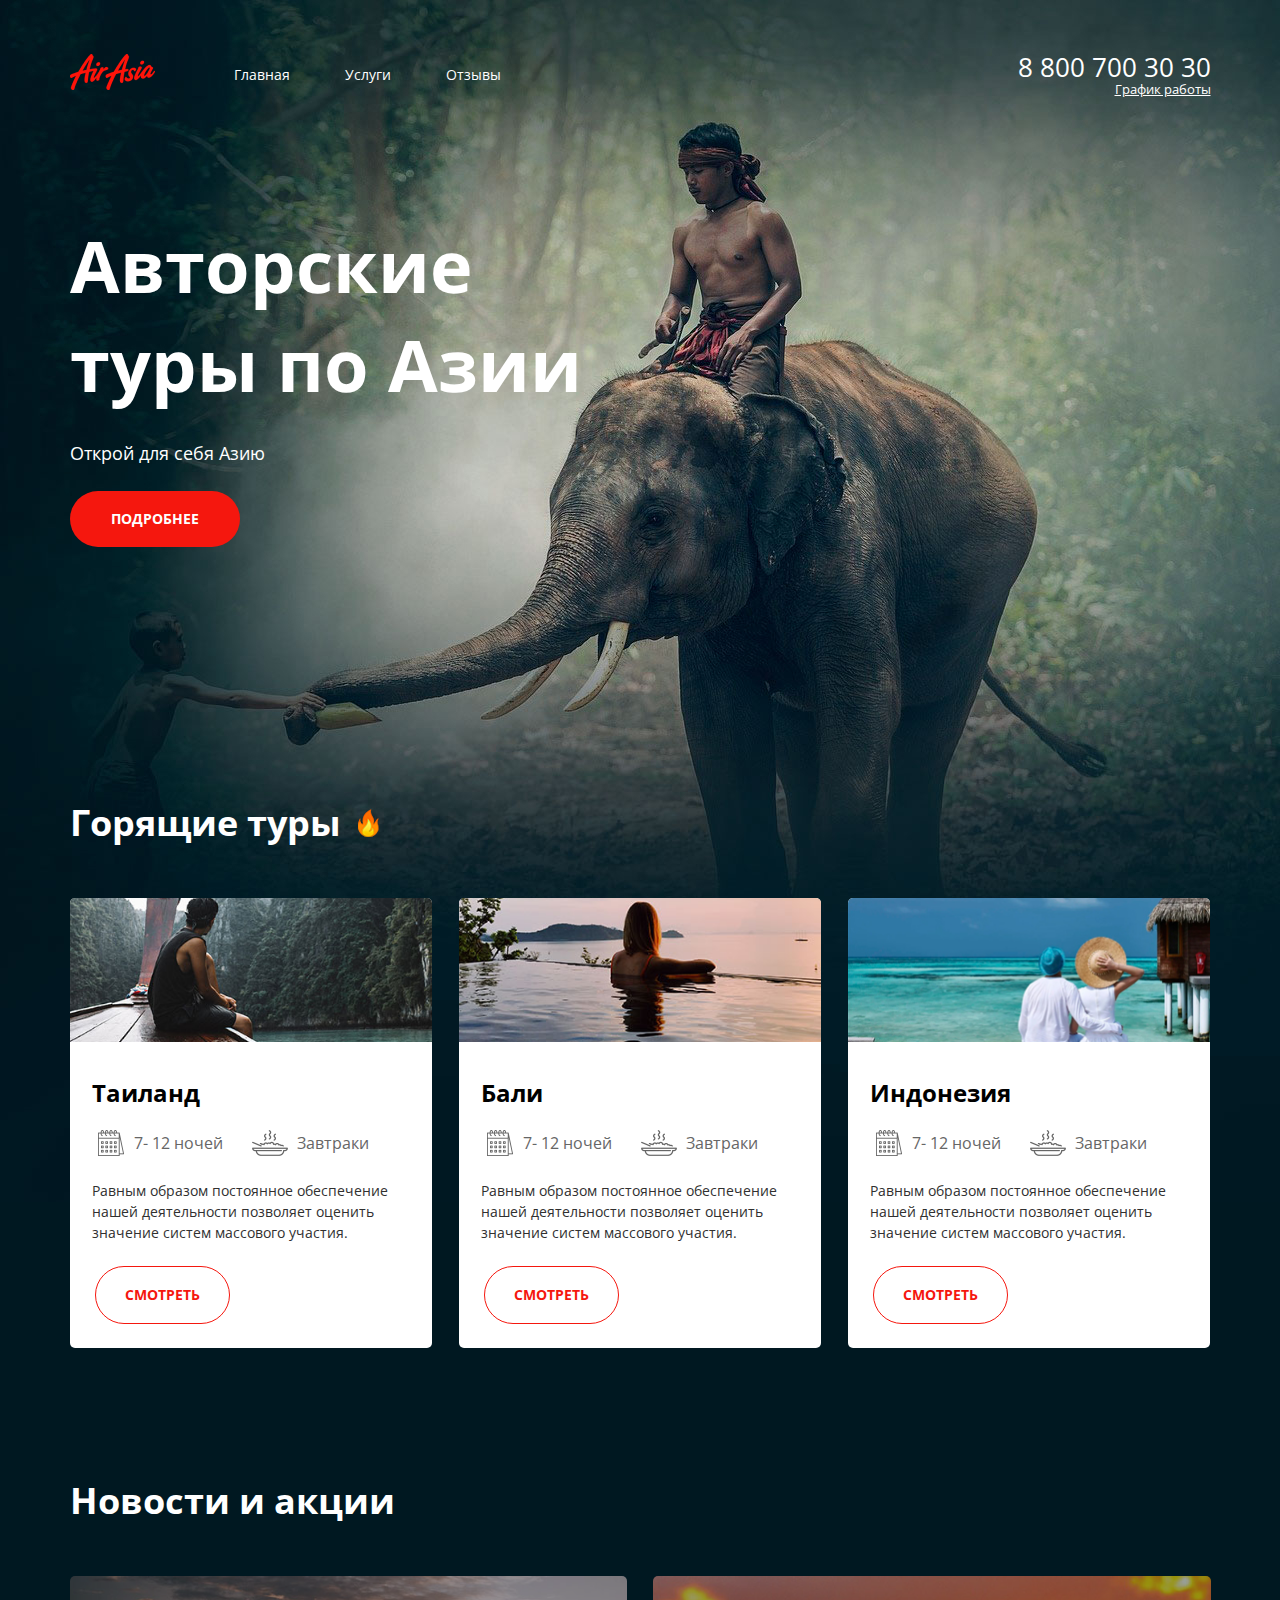
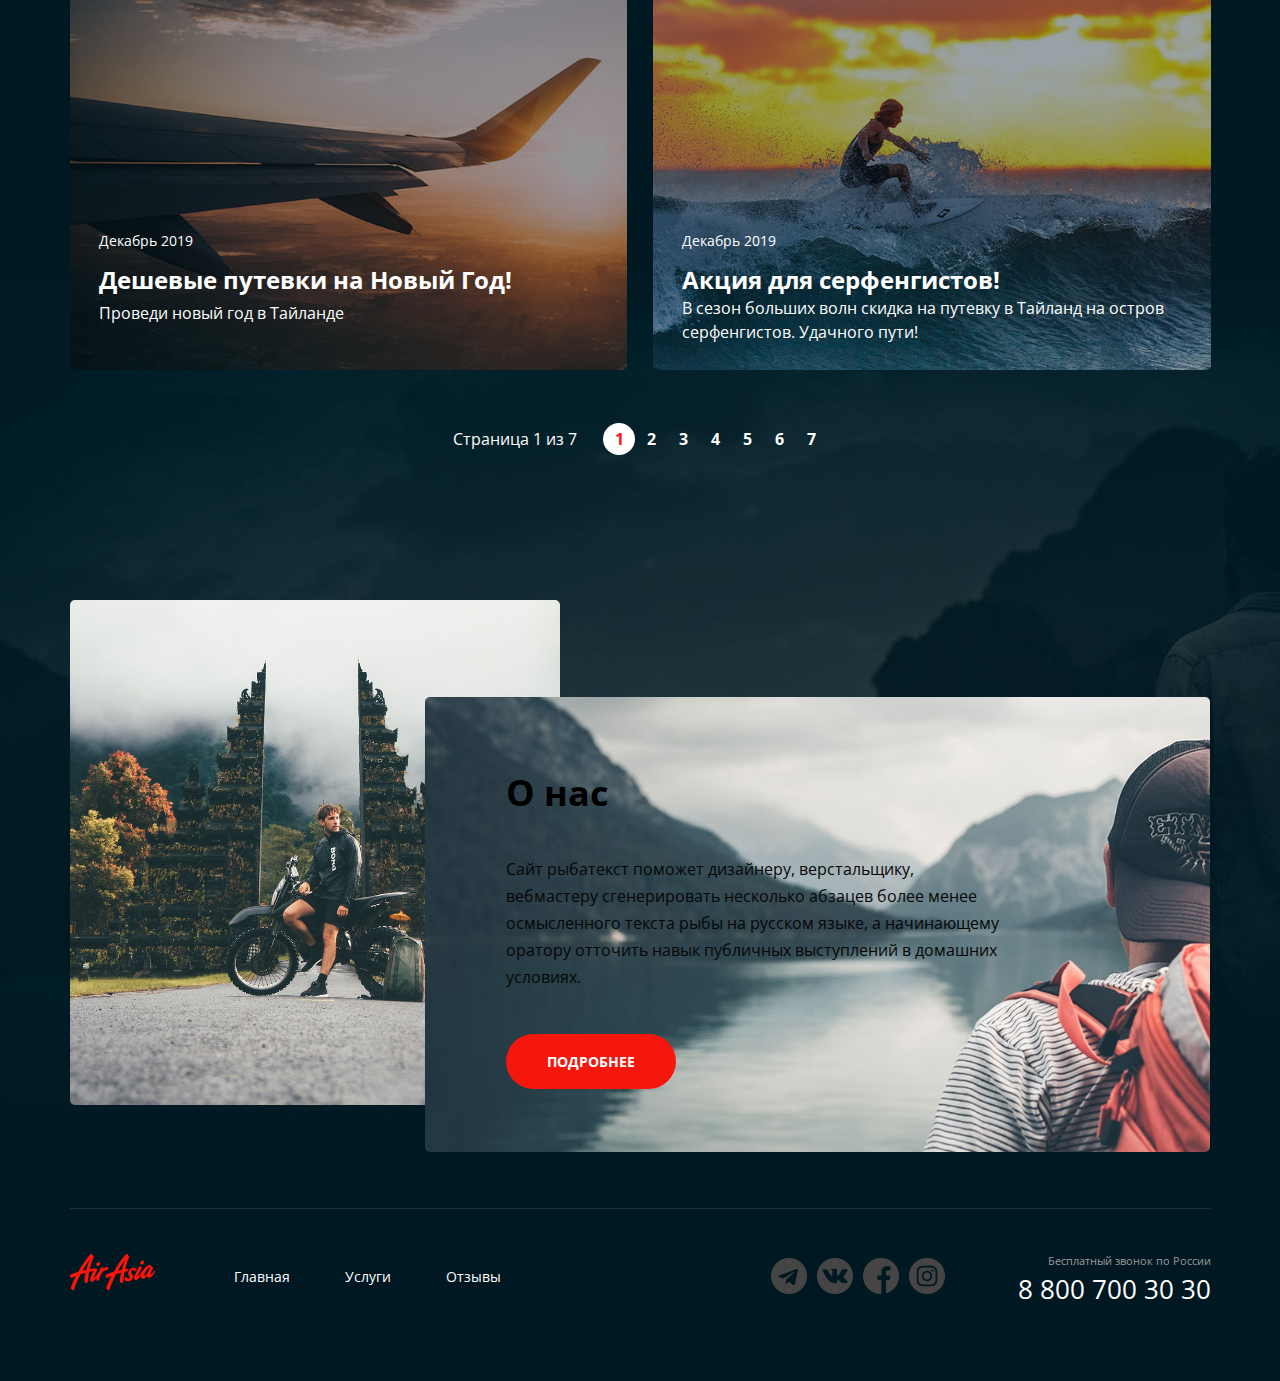
==== index.html @ 2302d4fc "replase" ====
<!DOCTYPE html>
<html lang="ru">

<head>
  <meta charset="UTF-8">
  <title>air-asia</title>

  <link rel="preconnect" href="https://fonts.gstatic.com">
  <link href="https://fonts.googleapis.com/css2?family=Open+Sans:wght@400;700&display=swap" rel="stylesheet">

  <link rel="stylesheet" href="./css/main.css">
</head>

<body>
  <div class="wrapper">
    <div class="wrapper main-page-wrapper">
      <section class="hero">
        <div class="container hero__container">
          <header class="header">
            <div class="header__col">
              <a href="./index.html" class="logo">
                <img src="./img/icons/logo.png" alt="Air Asia logo" class="logo__img">
              </a>
              <nav class="menu">
                <ul class="menu__list">
                  <li class="menu__item">
                    <a href="#" class="menu__link">Главная</a>
                  </li>
                  <li class="menu__item">
                    <a href="services.html" class="menu__link">Услуги</a>
                  </li>
                  <li class="menu__item">
                    <a href="reviews.html" class="menu__link">Отзывы</a>
                  </li>
                </ul>
              </nav>
            </div>
            <div class="header__col">
              <adress class="contacts">
                <a href="tel:+78007003030" class="contacts__phone">8 800 700 30 30</a>
                <div class="dropdown">
                  <a href="#" class="contacts__dropdown-title">График работы</a>
                  <div class="dropdown__menu">
                    <ul class="dropdown__list">
                      <li class="dropdown__item dropdown__item_text_bold">пн-вс: 09:00 - 20:00</li>
                      <li class="dropdown__item">Обед: 14:00-14:30</li>
                    </ul>
                  </div>
                </div>
              </adress>
            </div>
          </header>
          <div class="hero__content">
            <div class="hero__text-section">
              <div class="hero__title">Авторские туры по Азии</div>
              <div class="hero__subtitle">Открой для себя Азию</div>
              <a href="#" class="button button">Подробнее</a>
            </div>
          </div>
        </div>
      </section>
      <section class="features">
        <div class="container">
          <div class="section__title">
            <div class="section__title-text"> Горящие туры</div>
            <img src="./img/icons/flame.png" alt="fire" class="section__title-pic">
          </div>
          <ul class="features__list">
            <li class="features__item feature">
              <div class="feature__header">
                <img src="./img/content/river.jpg" alt="features icon" class="feature__img-icon">
              </div>
              <div class="feature__content">
                <div class="feature__subtitle">
                  Таиланд
                </div>
                <div class="feature__desc">
                  <div class="feature__desc-block">
                    <img src="./img/content/calendar.png" alt="calendar" class="block__calendar">
                    <div class="block__days">7- 12 ночей</div>
                  </div>
                  <div class="feature__desc-block">
                    <img src="./img/content/meal.png" alt="dish" class="block__meal">
                    <div class="block__feeding">Завтраки</div>
                  </div>
                </div>
                <div class="feature__text">
                  Равным образом постоянное обеспечение
                  нашей деятельности позволяет оценить
                  значение систем массового участия.
                </div>
                <div class=feature__button-wrapper>
                  <a href="#" class="button button_type_border">смотреть</a>
                </div>
              </div>
            </li>
            <li class="features__item feature">
              <div class="feature__header">
                <img src="./img/content/pool.jpg" alt="features icon" class="feature__img-icon">
              </div>
              <div class="feature__content">
                <div class="feature__subtitle">
                  Бали
                </div>
                <div class="feature__desc">
                  <div class="feature__desc-block">
                    <img src="./img/content/calendar.png" alt="calendar" class="block__calendar">
                    <div class="block__days">7- 12 ночей</div>
                  </div>
                  <div class="feature__desc-block">
                    <img src="./img/content/meal.png" alt="dish" class="block__meal">
                    <div class="block__feeding">Завтраки</div>
                  </div>
                </div>
                <div class="feature__text">
                  Равным образом постоянное обеспечение
                  нашей деятельности позволяет оценить
                  значение систем массового участия.
                </div>
                <div class=feature__button-wrapper>
                  <a href="#" class="button button_type_border">смотреть</a>
                </div>
              </div>
            </li>
            <li class="features__item feature">
              <div class="feature__header">
                <img src="./img/content/ocean.jpg" alt="features icon" class="feature__img-icon">
              </div>
              <div class="feature__content">
                <div class="feature__subtitle">
                  Индонезия
                </div>
                <div class="feature__desc">
                  <div class="feature__desc-block">
                    <img src="./img/content/calendar.png" alt="calendar" class="block__calendar">
                    <div class="block__days">7- 12 ночей</div>
                  </div>
                  <div class="feature__desc-block">
                    <img src="./img/content/meal.png" alt="dish" class="block__meal">
                    <div class="block__feeding">Завтраки</div>
                  </div>
                </div>
                <div class="feature__text">
                  Равным образом постоянное обеспечение
                  нашей деятельности позволяет оценить
                  значение систем массового участия.
                </div>
                <div class=feature__button-wrapper>
                  <a href="#" class="button button_type_border">смотреть</a>
                </div>
              </div>
            </li>
          </ul>
        </div>
      </section>
      <section class="section-news">
        <div class="container">
          <div class="section__title">Новости и акции</div>
          <ul class="news">
            <li class="news__item single-news">
              <img src="./img/content/plain.jpg" alt="Путевки на новый год" class="single-news__cover">
              <div class="single-news__text-content">
                <time class="single-news__date">
                  <div class="single-news__shell">
                    <span class="single-news__date-month">Декабрь</span>
                    <span class="single-news__date-year">2019</span>
                  </div>
                </time>
                <div class="single-news__title">Дешевые путевки на Новый Год!</div>
                <div class="single-news__desc">Проведи новый год в Тайланде </div>
              </div>
            </li>
            <li class="news__item single-news">
              <img src="./img/content/surfer.jpg" alt="Акция для серфенгистов" class="single-news__cover">
              <div class="single-news__text-content">
                <time class="single-news__date">
                  <div class="single-news__shell">
                    <span class="single-news__date-month">Декабрь</span>
                    <span class="single-news__date-year">2019</span>
                  </div>
                </time>
                <div class="single-news__title">Акция для серфенгистов!</div>
                <div class="single-news__desc serfer">В сезон больших волн скидка на путевку в Тайланд на остров
                  серфенгистов.
                  Удачного пути!</div>
              </div>
            </li>
          </ul>
          <div class="pager">
            <div class="pager__display">
              <div class="display__wrapper">
                Страница <span class="pager__display-current">1 </span> из <span class="pager__display-all">7</span>
              </div>
            </div>
            <ul class="pager__list">
              <li class="pager__item pager__item--active">
                <a href="#" class="pager__link">1</a>
              </li>
              <li class="pager__item">
                <a href="#" class="pager__link">2</a>
              </li>
              <li class="pager__item">
                <a href="#" class="pager__link">3</a>
              </li>
              <li class="pager__item">
                <a href="#" class="pager__link">4</a>
              </li>
              <li class="pager__item">
                <a href="#" class="pager__link">5</a>
              </li>
              <li class="pager__item">
                <a href="#" class="pager__link">6</a>
              </li>
              <li class="pager__item">
                <a href="#" class="pager__link">7</a>
              </li>
            </ul>
          </div>
        </div>
      </section>
      <section class="section-about">
        <div class="container">
          <div class="about">
            <div class="about__desc">
              <img src="./img/content/mountains.jpg" alt="Горы" class="about__cover">
              <div class="about__content">
                <h2 class="about__title">О нас</h2>
                <div class="about__desc-text">
                  <p>Сайт рыбатекст поможет дизайнеру, верстальщику, вебмастеру
                    сгенерировать несколько абзацев более менее осмысленного текста рыбы на
                    русском языке, а начинающему оратору отточить навык публичных
                    выступлений в домашних условиях.</p>
                </div>
                <a href="#" class="button button">Подробнее</a>
              </div>
            </div>
          </div>
        </div>
      </section>
    </div>
    <footer class="section-footer">
      <div class="container footer-container__content">
        <div class="footer footer-container__section">
          <div class="footer__col">
            <a href="./index.html" class="logo">
              <img src="./img/icons/logo.png" alt="Air Asia logo" class="logo__img">
            </a>
            <nav class="menu">
              <ul class="menu__list">
                <li class="menu__item">
                  <a href="#" class="menu__link">Главная</a>
                </li>
                <li class="menu__item">
                  <a href="#" class="menu__link">Услуги</a>
                </li>
                <li class="menu__item">
                  <a href="#" class="menu__link">Отзывы</a>
                </li>
              </ul>
            </nav>
          </div>
          <div class="footer__col">
            <ul class="socials footer__socials">
              <li class="socials__item socials__item--icon--telegram">
                <a href="#" class="socials__link"></a>
              </li>
              <li class="socials__item socials__item--icon--vk">
                <a href="#" class="socials__link"></a>
              </li>
              <li class="socials__item socials__item--icon--fb">
                <a href="#" class="socials__link"></a>
              </li>
              <li class="socials__item socials__item--icon--insta">
                <a href="#" class="socials__link"></a>
              </li>
            </ul>
            <adress class="contacts">
              <div class="contacts__desc">Бесплатный звонок по России</div>
              <a href="tel:+78007003030" class="contacts__phone">8 800 700 30 30</a>
            </adress>
          </div>
        </div>
      </div>
    </footer>
  </div>
</body>

</html>
---- css/main.css ----
@import url('./layout/normalize.css');
@import url('./layout/base.css');
@import url('./blocks/hero.css');
@import url('./blocks/header.css');
@import url('./blocks/logo.css');
@import url('./blocks/menu.css');
@import url('./blocks/contacts.css');
@import url('./blocks/button.css');
@import url('./blocks/section-title.css');
@import url('./blocks/features.css');
@import url('./blocks/section-news.css');
@import url('./blocks/pager.css');
@import url('./blocks/about.css');
@import url('./blocks/footer.css');
@import url('./blocks/socials.css');
@import url('./blocks/top-line.css');
@import url('./blocks/reviews.css');
@import url('./blocks/welcome.css');
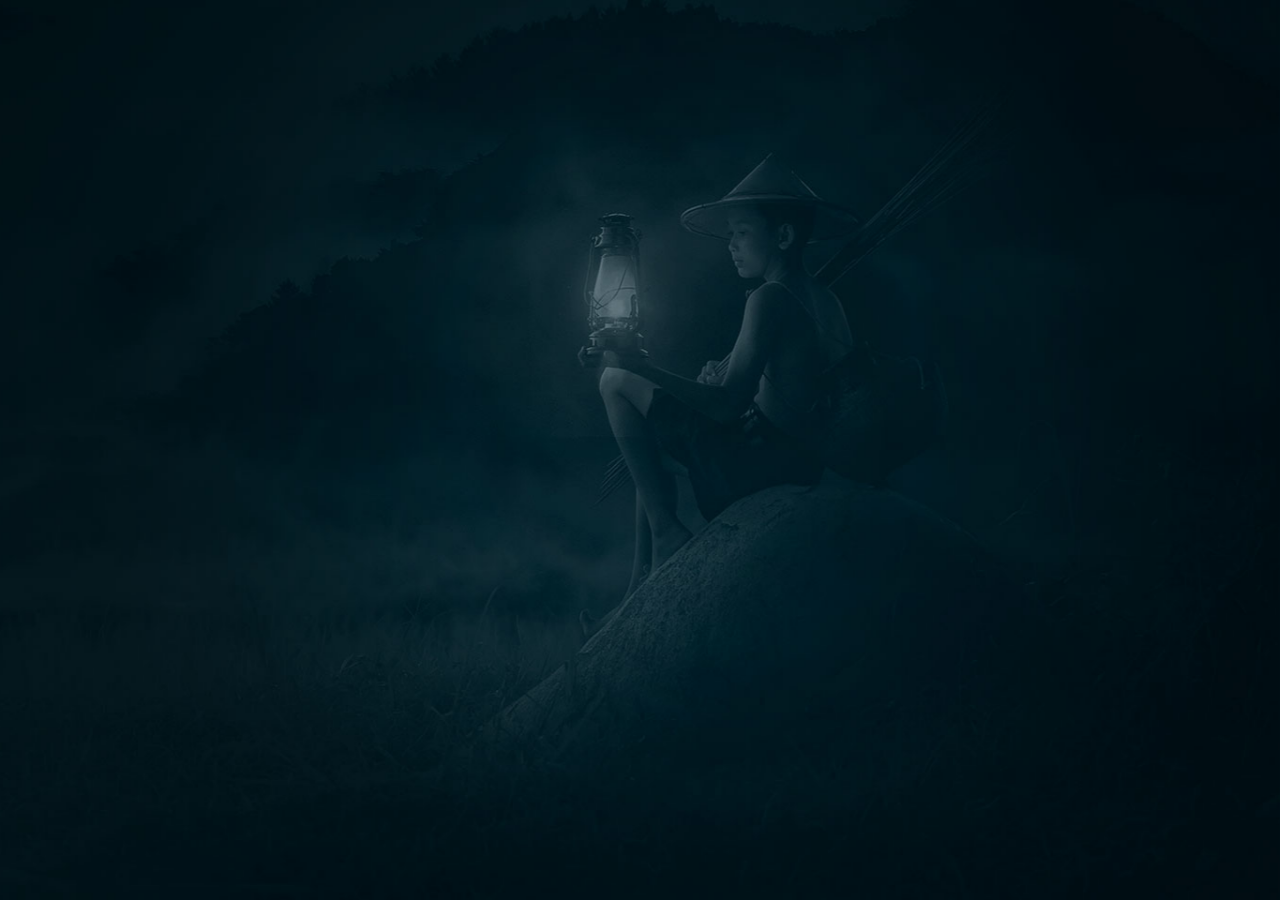
==== commit 28284513: "rename pages" ====
--- a/index.html
+++ b/index.html
@@ -3,7 +3,7 @@
 
 <head>
   <meta charset="UTF-8">
-  <title>air-asia</title>
+  <title>air-asia| welcome-page</title>
 
   <link rel="preconnect" href="https://fonts.gstatic.com">
   <link href="https://fonts.googleapis.com/css2?family=Open+Sans:wght@400;700&display=swap" rel="stylesheet">
@@ -12,276 +12,15 @@
 </head>
 
 <body>
-  <div class="wrapper">
-    <div class="wrapper main-page-wrapper">
-      <section class="hero">
-        <div class="container hero__container">
-          <header class="header">
-            <div class="header__col">
-              <a href="./index.html" class="logo">
-                <img src="./img/icons/logo.png" alt="Air Asia logo" class="logo__img">
-              </a>
-              <nav class="menu">
-                <ul class="menu__list">
-                  <li class="menu__item">
-                    <a href="#" class="menu__link">Главная</a>
-                  </li>
-                  <li class="menu__item">
-                    <a href="services.html" class="menu__link">Услуги</a>
-                  </li>
-                  <li class="menu__item">
-                    <a href="reviews.html" class="menu__link">Отзывы</a>
-                  </li>
-                </ul>
-              </nav>
-            </div>
-            <div class="header__col">
-              <adress class="contacts">
-                <a href="tel:+78007003030" class="contacts__phone">8 800 700 30 30</a>
-                <div class="dropdown">
-                  <a href="#" class="contacts__dropdown-title">График работы</a>
-                  <div class="dropdown__menu">
-                    <ul class="dropdown__list">
-                      <li class="dropdown__item dropdown__item_text_bold">пн-вс: 09:00 - 20:00</li>
-                      <li class="dropdown__item">Обед: 14:00-14:30</li>
-                    </ul>
-                  </div>
-                </div>
-              </adress>
-            </div>
-          </header>
-          <div class="hero__content">
-            <div class="hero__text-section">
-              <div class="hero__title">Авторские туры по Азии</div>
-              <div class="hero__subtitle">Открой для себя Азию</div>
-              <a href="#" class="button button">Подробнее</a>
-            </div>
-          </div>
-        </div>
-      </section>
-      <section class="features">
-        <div class="container">
-          <div class="section__title">
-            <div class="section__title-text"> Горящие туры</div>
-            <img src="./img/icons/flame.png" alt="fire" class="section__title-pic">
-          </div>
-          <ul class="features__list">
-            <li class="features__item feature">
-              <div class="feature__header">
-                <img src="./img/content/river.jpg" alt="features icon" class="feature__img-icon">
-              </div>
-              <div class="feature__content">
-                <div class="feature__subtitle">
-                  Таиланд
-                </div>
-                <div class="feature__desc">
-                  <div class="feature__desc-block">
-                    <img src="./img/content/calendar.png" alt="calendar" class="block__calendar">
-                    <div class="block__days">7- 12 ночей</div>
-                  </div>
-                  <div class="feature__desc-block">
-                    <img src="./img/content/meal.png" alt="dish" class="block__meal">
-                    <div class="block__feeding">Завтраки</div>
-                  </div>
-                </div>
-                <div class="feature__text">
-                  Равным образом постоянное обеспечение
-                  нашей деятельности позволяет оценить
-                  значение систем массового участия.
-                </div>
-                <div class=feature__button-wrapper>
-                  <a href="#" class="button button_type_border">смотреть</a>
-                </div>
-              </div>
-            </li>
-            <li class="features__item feature">
-              <div class="feature__header">
-                <img src="./img/content/pool.jpg" alt="features icon" class="feature__img-icon">
-              </div>
-              <div class="feature__content">
-                <div class="feature__subtitle">
-                  Бали
-                </div>
-                <div class="feature__desc">
-                  <div class="feature__desc-block">
-                    <img src="./img/content/calendar.png" alt="calendar" class="block__calendar">
-                    <div class="block__days">7- 12 ночей</div>
-                  </div>
-                  <div class="feature__desc-block">
-                    <img src="./img/content/meal.png" alt="dish" class="block__meal">
-                    <div class="block__feeding">Завтраки</div>
-                  </div>
-                </div>
-                <div class="feature__text">
-                  Равным образом постоянное обеспечение
-                  нашей деятельности позволяет оценить
-                  значение систем массового участия.
-                </div>
-                <div class=feature__button-wrapper>
-                  <a href="#" class="button button_type_border">смотреть</a>
-                </div>
-              </div>
-            </li>
-            <li class="features__item feature">
-              <div class="feature__header">
-                <img src="./img/content/ocean.jpg" alt="features icon" class="feature__img-icon">
-              </div>
-              <div class="feature__content">
-                <div class="feature__subtitle">
-                  Индонезия
-                </div>
-                <div class="feature__desc">
-                  <div class="feature__desc-block">
-                    <img src="./img/content/calendar.png" alt="calendar" class="block__calendar">
-                    <div class="block__days">7- 12 ночей</div>
-                  </div>
-                  <div class="feature__desc-block">
-                    <img src="./img/content/meal.png" alt="dish" class="block__meal">
-                    <div class="block__feeding">Завтраки</div>
-                  </div>
-                </div>
-                <div class="feature__text">
-                  Равным образом постоянное обеспечение
-                  нашей деятельности позволяет оценить
-                  значение систем массового участия.
-                </div>
-                <div class=feature__button-wrapper>
-                  <a href="#" class="button button_type_border">смотреть</a>
-                </div>
-              </div>
-            </li>
-          </ul>
-        </div>
-      </section>
-      <section class="section-news">
-        <div class="container">
-          <div class="section__title">Новости и акции</div>
-          <ul class="news">
-            <li class="news__item single-news">
-              <img src="./img/content/plain.jpg" alt="Путевки на новый год" class="single-news__cover">
-              <div class="single-news__text-content">
-                <time class="single-news__date">
-                  <div class="single-news__shell">
-                    <span class="single-news__date-month">Декабрь</span>
-                    <span class="single-news__date-year">2019</span>
-                  </div>
-                </time>
-                <div class="single-news__title">Дешевые путевки на Новый Год!</div>
-                <div class="single-news__desc">Проведи новый год в Тайланде </div>
-              </div>
-            </li>
-            <li class="news__item single-news">
-              <img src="./img/content/surfer.jpg" alt="Акция для серфенгистов" class="single-news__cover">
-              <div class="single-news__text-content">
-                <time class="single-news__date">
-                  <div class="single-news__shell">
-                    <span class="single-news__date-month">Декабрь</span>
-                    <span class="single-news__date-year">2019</span>
-                  </div>
-                </time>
-                <div class="single-news__title">Акция для серфенгистов!</div>
-                <div class="single-news__desc serfer">В сезон больших волн скидка на путевку в Тайланд на остров
-                  серфенгистов.
-                  Удачного пути!</div>
-              </div>
-            </li>
-          </ul>
-          <div class="pager">
-            <div class="pager__display">
-              <div class="display__wrapper">
-                Страница <span class="pager__display-current">1 </span> из <span class="pager__display-all">7</span>
-              </div>
-            </div>
-            <ul class="pager__list">
-              <li class="pager__item pager__item--active">
-                <a href="#" class="pager__link">1</a>
-              </li>
-              <li class="pager__item">
-                <a href="#" class="pager__link">2</a>
-              </li>
-              <li class="pager__item">
-                <a href="#" class="pager__link">3</a>
-              </li>
-              <li class="pager__item">
-                <a href="#" class="pager__link">4</a>
-              </li>
-              <li class="pager__item">
-                <a href="#" class="pager__link">5</a>
-              </li>
-              <li class="pager__item">
-                <a href="#" class="pager__link">6</a>
-              </li>
-              <li class="pager__item">
-                <a href="#" class="pager__link">7</a>
-              </li>
-            </ul>
-          </div>
-        </div>
-      </section>
-      <section class="section-about">
-        <div class="container">
-          <div class="about">
-            <div class="about__desc">
-              <img src="./img/content/mountains.jpg" alt="Горы" class="about__cover">
-              <div class="about__content">
-                <h2 class="about__title">О нас</h2>
-                <div class="about__desc-text">
-                  <p>Сайт рыбатекст поможет дизайнеру, верстальщику, вебмастеру
-                    сгенерировать несколько абзацев более менее осмысленного текста рыбы на
-                    русском языке, а начинающему оратору отточить навык публичных
-                    выступлений в домашних условиях.</p>
-                </div>
-                <a href="#" class="button button">Подробнее</a>
-              </div>
-            </div>
-          </div>
-        </div>
-      </section>
+  <div class="welcome__container">
+    <div class="central">
+      <div class="central__bg">
+        <img src="./img/icons/logo first-page.png" alt="Air-asia logo" class="central__logo">
+        <div class="central__title">Открой для себя Азию</div>
+      </div>
+      <a href="index.html" class="button button_type_welcome">Войти</a>
     </div>
-    <footer class="section-footer">
-      <div class="container footer-container__content">
-        <div class="footer footer-container__section">
-          <div class="footer__col">
-            <a href="./index.html" class="logo">
-              <img src="./img/icons/logo.png" alt="Air Asia logo" class="logo__img">
-            </a>
-            <nav class="menu">
-              <ul class="menu__list">
-                <li class="menu__item">
-                  <a href="#" class="menu__link">Главная</a>
-                </li>
-                <li class="menu__item">
-                  <a href="#" class="menu__link">Услуги</a>
-                </li>
-                <li class="menu__item">
-                  <a href="#" class="menu__link">Отзывы</a>
-                </li>
-              </ul>
-            </nav>
-          </div>
-          <div class="footer__col">
-            <ul class="socials footer__socials">
-              <li class="socials__item socials__item--icon--telegram">
-                <a href="#" class="socials__link"></a>
-              </li>
-              <li class="socials__item socials__item--icon--vk">
-                <a href="#" class="socials__link"></a>
-              </li>
-              <li class="socials__item socials__item--icon--fb">
-                <a href="#" class="socials__link"></a>
-              </li>
-              <li class="socials__item socials__item--icon--insta">
-                <a href="#" class="socials__link"></a>
-              </li>
-            </ul>
-            <adress class="contacts">
-              <div class="contacts__desc">Бесплатный звонок по России</div>
-              <a href="tel:+78007003030" class="contacts__phone">8 800 700 30 30</a>
-            </adress>
-          </div>
-        </div>
-      </div>
-    </footer>
+  </div>
   </div>
 </body>
 
